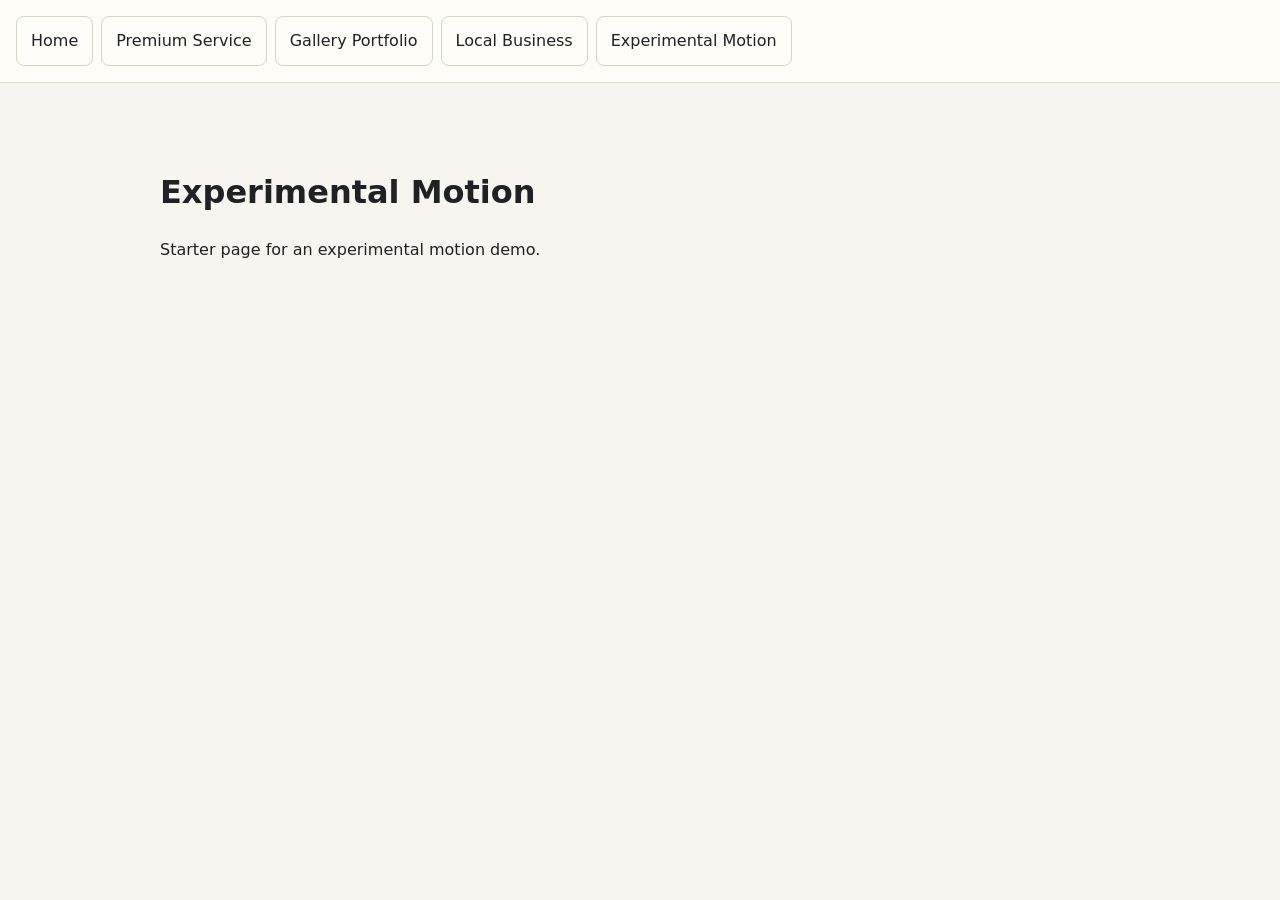
==== experimental-motion/index.html @ 53f395d7 "initial commit" ====
<!doctype html>
<html lang="en">
  <head>
    <meta charset="utf-8">
    <meta name="viewport" content="width=device-width, initial-scale=1">
    <title>Experimental Motion</title>
    <link rel="stylesheet" href="../shared/base.css">
    <link rel="stylesheet" href="styles.css">
    <script src="../shared/nav.js" defer></script>
    <script src="script.js" defer></script>
  </head>
  <body>
    <main class="site-shell">
      <h1>Experimental Motion</h1>
      <p>Starter page for an experimental motion demo.</p>
    </main>
  </body>
</html>
---- shared/base.css ----
:root {
  color-scheme: light;
  font-family: Inter, ui-sans-serif, system-ui, -apple-system, BlinkMacSystemFont, "Segoe UI", sans-serif;
  line-height: 1.5;
  color: #202124;
  background: #f7f5ef;
}

* {
  box-sizing: border-box;
}

body {
  min-height: 100vh;
  margin: 0;
}

a {
  color: inherit;
}

.site-shell {
  width: min(960px, calc(100% - 32px));
  margin: 0 auto;
  padding: 64px 0;
}

.demo-list {
  display: grid;
  grid-template-columns: repeat(auto-fit, minmax(180px, 1fr));
  gap: 12px;
  margin-top: 32px;
}

.demo-list a,
.site-nav a {
  border: 1px solid #d8d2c4;
  border-radius: 8px;
  padding: 12px 14px;
  text-decoration: none;
  background: #fffdf8;
}

.site-nav {
  display: flex;
  flex-wrap: wrap;
  gap: 8px;
  padding: 16px;
  border-bottom: 1px solid #e4dece;
  background: #fffdf8;
}
---- experimental-motion/styles.css ----
.site-shell {
  max-width: 960px;
}
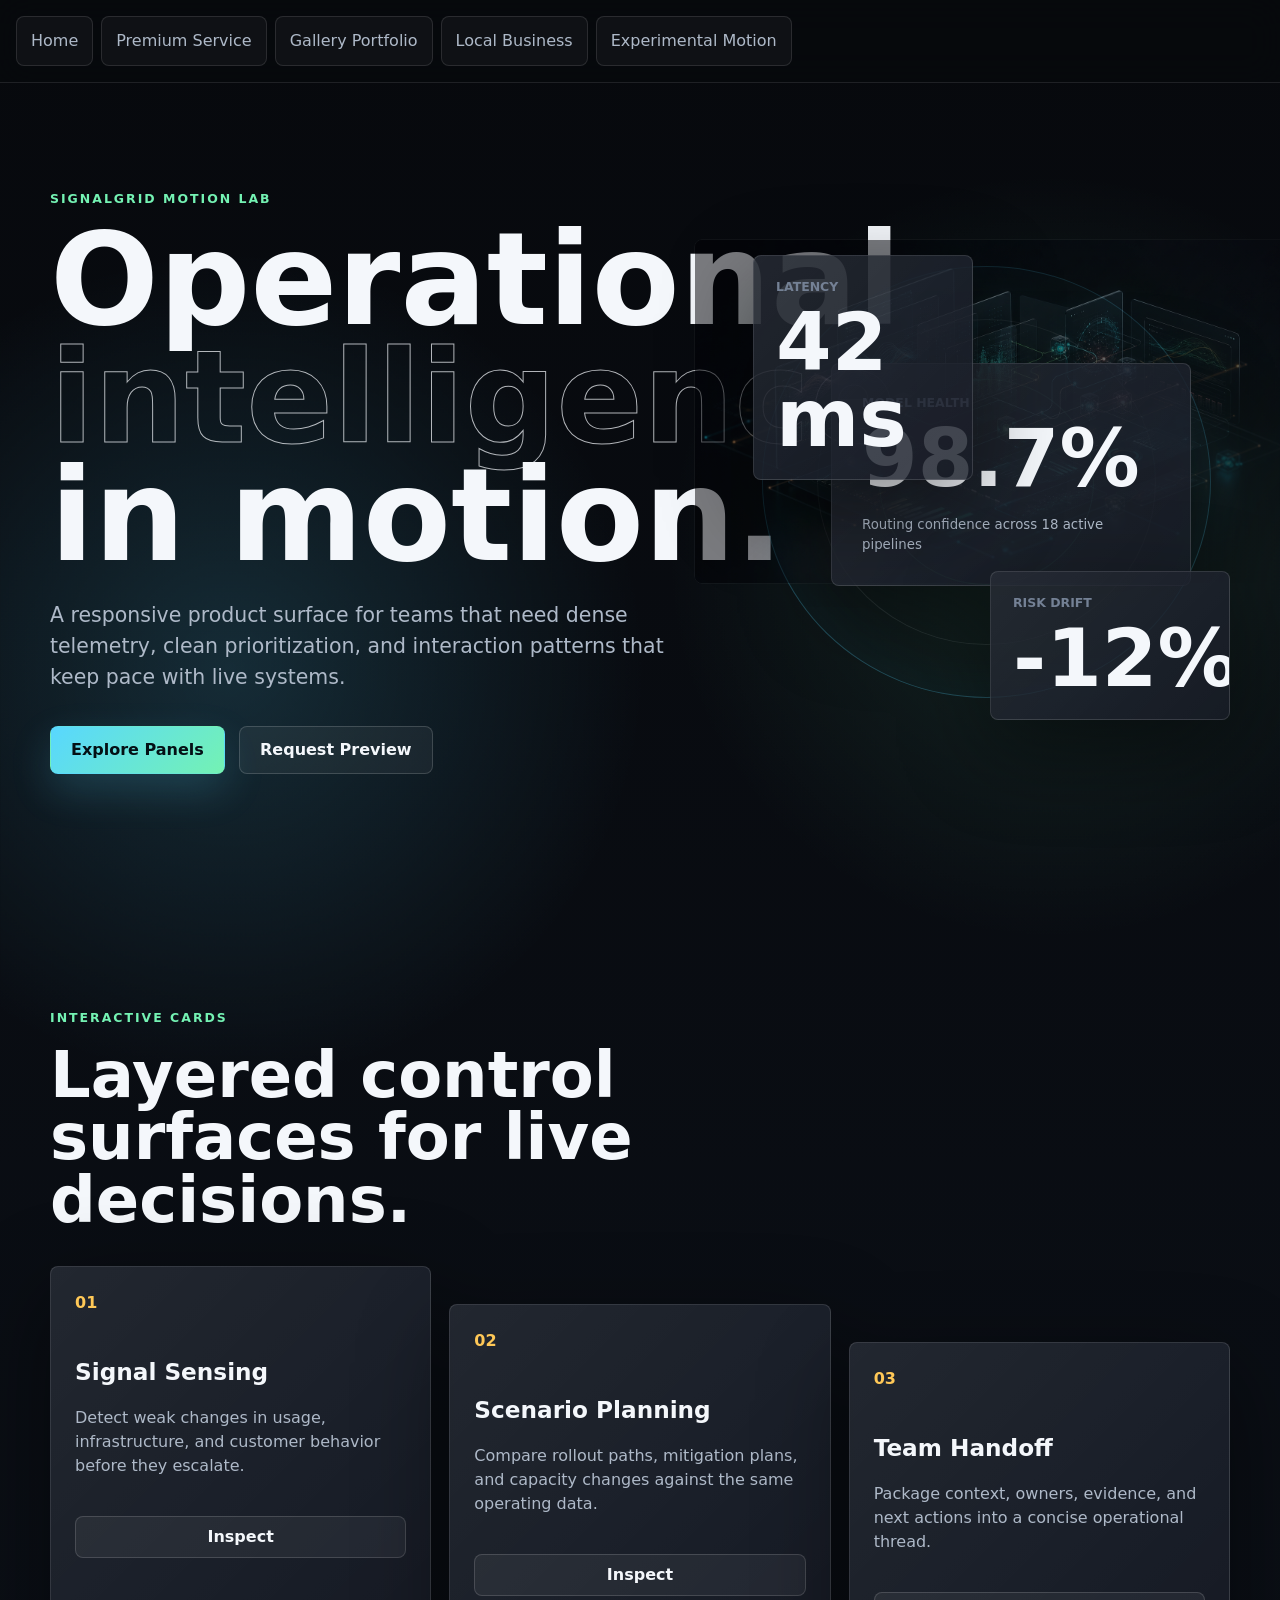
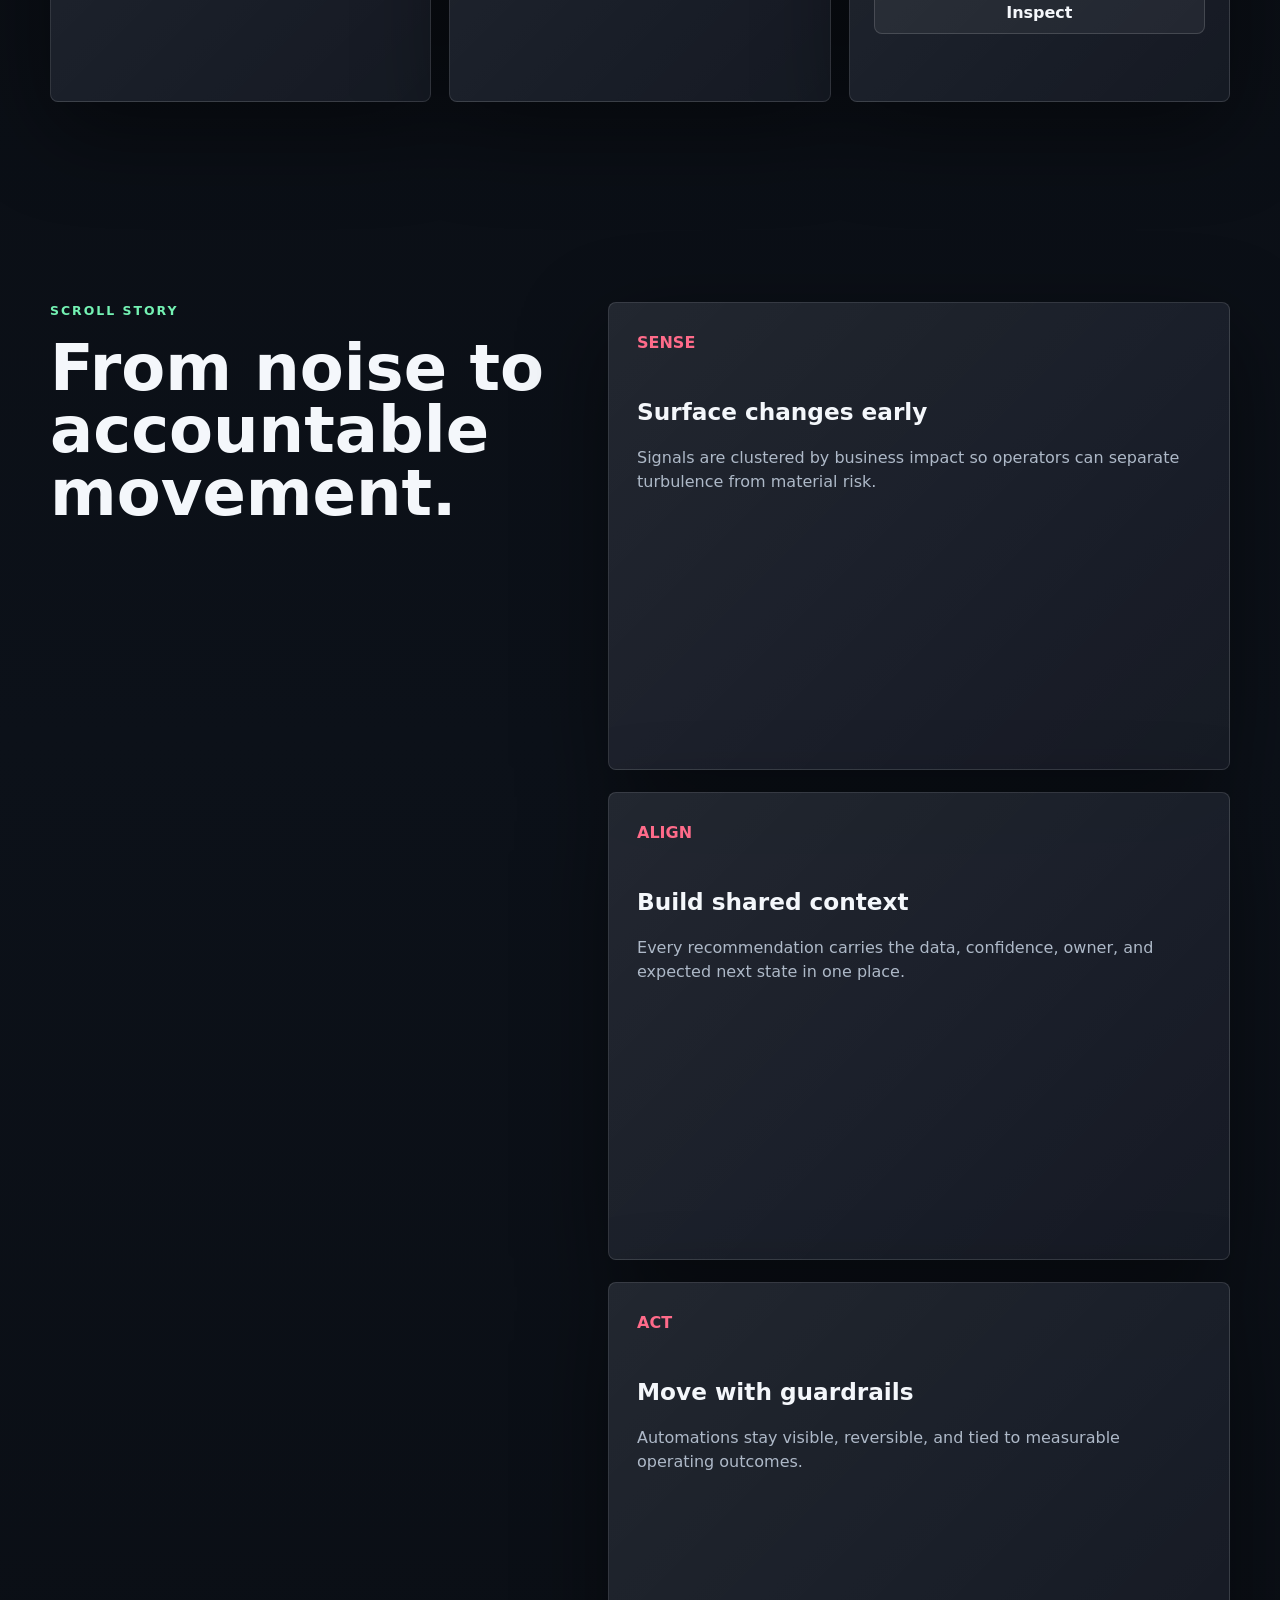
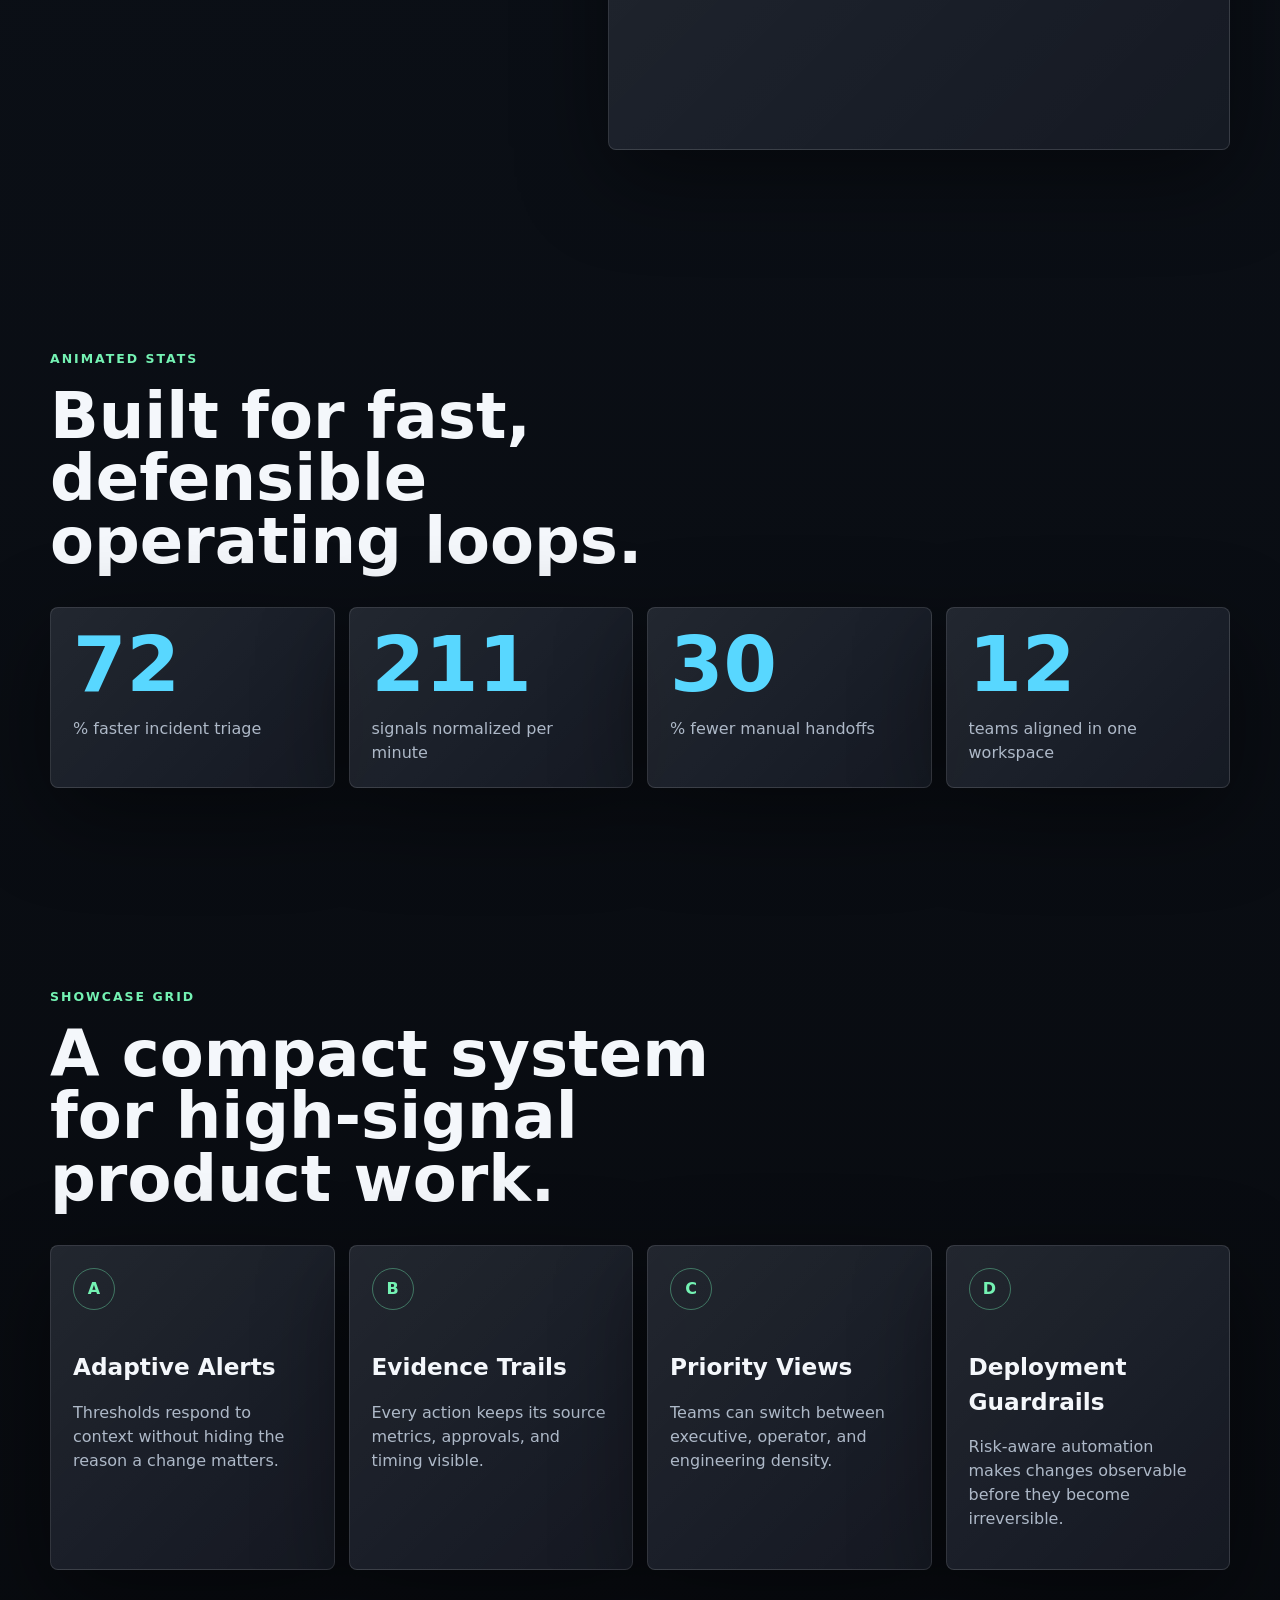
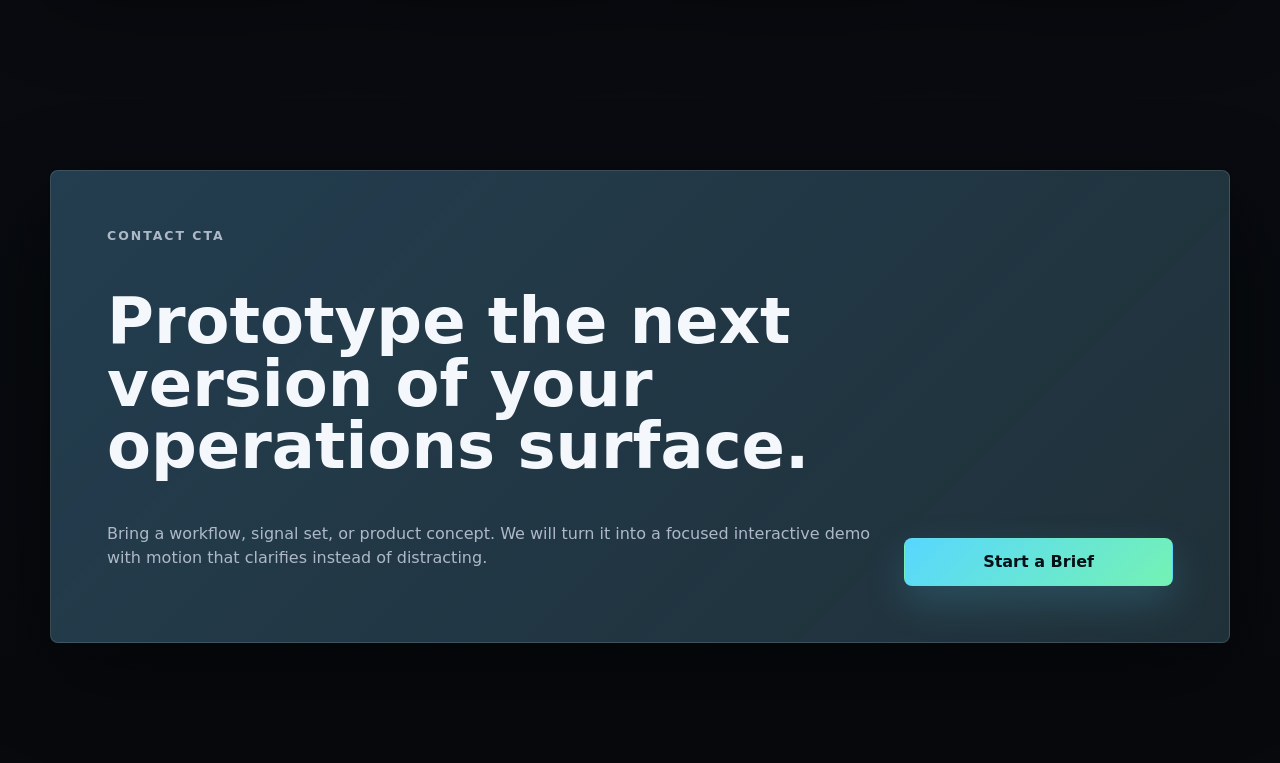
==== commit 00199e07: "experimental motion" ====
--- a/experimental-motion/index.html
+++ b/experimental-motion/index.html
@@ -3,16 +3,192 @@
   <head>
     <meta charset="utf-8">
     <meta name="viewport" content="width=device-width, initial-scale=1">
-    <title>Experimental Motion</title>
+    <meta
+      name="description"
+      content="A professional one-page interactive demo with kinetic typography, layered cards, scroll motion, and product-focused panels."
+    >
+    <title>Experimental Motion | SignalGrid</title>
     <link rel="stylesheet" href="../shared/base.css">
     <link rel="stylesheet" href="styles.css">
     <script src="../shared/nav.js" defer></script>
     <script src="script.js" defer></script>
   </head>
   <body>
-    <main class="site-shell">
-      <h1>Experimental Motion</h1>
-      <p>Starter page for an experimental motion demo.</p>
+    <div class="scroll-progress" aria-hidden="true"></div>
+    <div class="cursor-glow" aria-hidden="true"></div>
+
+    <main class="motion-page">
+      <section class="hero section" aria-labelledby="hero-title">
+        <div class="hero__content">
+          <p class="eyebrow reveal">SignalGrid Motion Lab</p>
+          <h1 id="hero-title" class="kinetic-title reveal">
+            <span>Operational</span>
+            <span>intelligence</span>
+            <span>in motion.</span>
+          </h1>
+          <p class="hero__copy reveal">
+            A responsive product surface for teams that need dense telemetry,
+            clean prioritization, and interaction patterns that keep pace with
+            live systems.
+          </p>
+          <div class="hero__actions reveal" aria-label="Primary actions">
+            <a class="magnetic-button button button--primary" href="#panels">Explore Panels</a>
+            <a class="magnetic-button button button--ghost" href="#contact">Request Preview</a>
+          </div>
+        </div>
+
+        <div class="hero-orbit reveal" aria-label="Live operating model preview">
+          <img
+            class="hero-visual"
+            src="assets/hero-operations.png"
+            alt="Abstract operational intelligence interface with layered data panels and connected signal nodes"
+          >
+          <div class="orbit-card orbit-card--main interactive-card">
+            <span class="card-kicker">Model Health</span>
+            <strong>98.7%</strong>
+            <small>Routing confidence across 18 active pipelines</small>
+          </div>
+          <div class="orbit-card orbit-card--top interactive-card">
+            <span>Latency</span>
+            <strong>42 ms</strong>
+          </div>
+          <div class="orbit-card orbit-card--bottom interactive-card">
+            <span>Risk Drift</span>
+            <strong>-12%</strong>
+          </div>
+          <div class="orbit-rings" aria-hidden="true"></div>
+        </div>
+      </section>
+
+      <section id="panels" class="section panels" aria-labelledby="panels-title">
+        <div class="section-heading reveal">
+          <p class="eyebrow">Interactive Cards</p>
+          <h2 id="panels-title">Layered control surfaces for live decisions.</h2>
+        </div>
+        <div class="panel-grid">
+          <article class="feature-panel interactive-card reveal" data-panel="sensing">
+            <span class="panel-index">01</span>
+            <h3>Signal Sensing</h3>
+            <p>Detect weak changes in usage, infrastructure, and customer behavior before they escalate.</p>
+            <button class="panel-toggle" type="button" aria-expanded="false">Inspect</button>
+            <div class="panel-detail">
+              <strong>Active watchlist</strong>
+              <span>37 services monitored with adaptive thresholds.</span>
+            </div>
+          </article>
+          <article class="feature-panel interactive-card reveal" data-panel="planning">
+            <span class="panel-index">02</span>
+            <h3>Scenario Planning</h3>
+            <p>Compare rollout paths, mitigation plans, and capacity changes against the same operating data.</p>
+            <button class="panel-toggle" type="button" aria-expanded="false">Inspect</button>
+            <div class="panel-detail">
+              <strong>Recommended path</strong>
+              <span>Staggered deployment with automated rollback guardrails.</span>
+            </div>
+          </article>
+          <article class="feature-panel interactive-card reveal" data-panel="handoff">
+            <span class="panel-index">03</span>
+            <h3>Team Handoff</h3>
+            <p>Package context, owners, evidence, and next actions into a concise operational thread.</p>
+            <button class="panel-toggle" type="button" aria-expanded="false">Inspect</button>
+            <div class="panel-detail">
+              <strong>Current queue</strong>
+              <span>9 handoffs ready with dependency maps attached.</span>
+            </div>
+          </article>
+        </div>
+      </section>
+
+      <section class="section story" aria-labelledby="story-title">
+        <div class="story__sticky">
+          <p class="eyebrow reveal">Scroll Story</p>
+          <h2 id="story-title" class="reveal">From noise to accountable movement.</h2>
+        </div>
+        <div class="story-steps">
+          <article class="story-step reveal">
+            <span>Sense</span>
+            <h3>Surface changes early</h3>
+            <p>Signals are clustered by business impact so operators can separate turbulence from material risk.</p>
+          </article>
+          <article class="story-step reveal">
+            <span>Align</span>
+            <h3>Build shared context</h3>
+            <p>Every recommendation carries the data, confidence, owner, and expected next state in one place.</p>
+          </article>
+          <article class="story-step reveal">
+            <span>Act</span>
+            <h3>Move with guardrails</h3>
+            <p>Automations stay visible, reversible, and tied to measurable operating outcomes.</p>
+          </article>
+        </div>
+      </section>
+
+      <section class="section stats" aria-labelledby="stats-title">
+        <div class="section-heading reveal">
+          <p class="eyebrow">Animated Stats</p>
+          <h2 id="stats-title">Built for fast, defensible operating loops.</h2>
+        </div>
+        <div class="stats-grid">
+          <div class="stat reveal">
+            <strong data-count="74">0</strong>
+            <span>% faster incident triage</span>
+          </div>
+          <div class="stat reveal">
+            <strong data-count="218">0</strong>
+            <span>signals normalized per minute</span>
+          </div>
+          <div class="stat reveal">
+            <strong data-count="31">0</strong>
+            <span>% fewer manual handoffs</span>
+          </div>
+          <div class="stat reveal">
+            <strong data-count="12">0</strong>
+            <span>teams aligned in one workspace</span>
+          </div>
+        </div>
+      </section>
+
+      <section class="section showcase" aria-labelledby="showcase-title">
+        <div class="section-heading reveal">
+          <p class="eyebrow">Showcase Grid</p>
+          <h2 id="showcase-title">A compact system for high-signal product work.</h2>
+        </div>
+        <div class="showcase-grid">
+          <article class="showcase-item reveal">
+            <span class="showcase-icon">A</span>
+            <h3>Adaptive Alerts</h3>
+            <p>Thresholds respond to context without hiding the reason a change matters.</p>
+          </article>
+          <article class="showcase-item reveal">
+            <span class="showcase-icon">B</span>
+            <h3>Evidence Trails</h3>
+            <p>Every action keeps its source metrics, approvals, and timing visible.</p>
+          </article>
+          <article class="showcase-item reveal">
+            <span class="showcase-icon">C</span>
+            <h3>Priority Views</h3>
+            <p>Teams can switch between executive, operator, and engineering density.</p>
+          </article>
+          <article class="showcase-item reveal">
+            <span class="showcase-icon">D</span>
+            <h3>Deployment Guardrails</h3>
+            <p>Risk-aware automation makes changes observable before they become irreversible.</p>
+          </article>
+        </div>
+      </section>
+
+      <section id="contact" class="section contact" aria-labelledby="contact-title">
+        <div class="contact__inner reveal">
+          <p class="eyebrow">Contact CTA</p>
+          <h2 id="contact-title">Prototype the next version of your operations surface.</h2>
+          <p>
+            Bring a workflow, signal set, or product concept. We will turn it
+            into a focused interactive demo with motion that clarifies instead
+            of distracting.
+          </p>
+          <a class="magnetic-button button button--primary" href="mailto:hello@example.com">Start a Brief</a>
+        </div>
+      </section>
     </main>
   </body>
 </html>
--- a/experimental-motion/styles.css
+++ b/experimental-motion/styles.css
@@ -1,3 +1,659 @@
-.site-shell {
-  max-width: 960px;
-}
+:root {
+  color-scheme: dark;
+  --ink: #f4f7fb;
+  --muted: #aeb9c8;
+  --dim: #748195;
+  --bg: #07090d;
+  --panel: rgba(18, 23, 33, 0.82);
+  --panel-strong: rgba(28, 36, 50, 0.9);
+  --line: rgba(255, 255, 255, 0.12);
+  --cyan: #58d7ff;
+  --green: #74f2b3;
+  --amber: #ffc857;
+  --rose: #ff6b8a;
+  --shadow: 0 28px 90px rgba(0, 0, 0, 0.45);
+}
+
+html {
+  scroll-behavior: smooth;
+}
+
+body {
+  overflow-x: hidden;
+  color: var(--ink);
+  background:
+    radial-gradient(circle at 18% 12%, rgba(88, 215, 255, 0.16), transparent 26rem),
+    radial-gradient(circle at 82% 10%, rgba(116, 242, 179, 0.12), transparent 24rem),
+    linear-gradient(180deg, #07090d 0%, #0c1119 42%, #07090d 100%);
+}
+
+body::before {
+  position: fixed;
+  inset: 0;
+  z-index: -2;
+  pointer-events: none;
+  content: "";
+  background-image:
+    linear-gradient(rgba(255, 255, 255, 0.035) 1px, transparent 1px),
+    linear-gradient(90deg, rgba(255, 255, 255, 0.035) 1px, transparent 1px);
+  background-size: 72px 72px;
+  mask-image: linear-gradient(to bottom, black, transparent 82%);
+}
+
+.site-nav {
+  position: sticky;
+  top: 0;
+  z-index: 20;
+  border-color: rgba(255, 255, 255, 0.1);
+  background: rgba(7, 9, 13, 0.78);
+  backdrop-filter: blur(18px);
+}
+
+.site-nav a {
+  color: var(--muted);
+  background: rgba(255, 255, 255, 0.04);
+  border-color: rgba(255, 255, 255, 0.11);
+}
+
+.site-nav a:hover,
+.site-nav a:focus-visible {
+  color: var(--ink);
+  border-color: rgba(88, 215, 255, 0.55);
+}
+
+.scroll-progress {
+  position: fixed;
+  top: 0;
+  left: 0;
+  z-index: 40;
+  width: 100%;
+  height: 3px;
+  transform: scaleX(0);
+  transform-origin: left;
+  background: linear-gradient(90deg, var(--cyan), var(--green), var(--amber));
+}
+
+.cursor-glow {
+  position: fixed;
+  top: 0;
+  left: 0;
+  z-index: 2;
+  width: 26rem;
+  height: 26rem;
+  pointer-events: none;
+  opacity: 0;
+  transform: translate3d(-50%, -50%, 0);
+  background: radial-gradient(circle, rgba(88, 215, 255, 0.18), rgba(116, 242, 179, 0.08) 38%, transparent 70%);
+  filter: blur(4px);
+  transition: opacity 180ms ease;
+}
+
+.motion-page {
+  position: relative;
+  z-index: 3;
+}
+
+.section {
+  width: min(1180px, calc(100% - 40px));
+  margin: 0 auto;
+  padding: 100px 0;
+}
+
+.hero {
+  display: grid;
+  grid-template-columns: minmax(0, 1.02fr) minmax(340px, 0.78fr);
+  gap: 56px;
+  align-items: center;
+  min-height: calc(100vh - 74px);
+  padding-top: 72px;
+}
+
+.eyebrow {
+  margin: 0 0 16px;
+  color: var(--green);
+  font-size: 0.78rem;
+  font-weight: 800;
+  letter-spacing: 0.16em;
+  text-transform: uppercase;
+}
+
+.kinetic-title {
+  display: grid;
+  gap: 0.04em;
+  margin: 0;
+  font-size: clamp(4rem, 10vw, 8.8rem);
+  line-height: 0.88;
+  letter-spacing: 0;
+}
+
+.kinetic-title span {
+  display: block;
+  transform-origin: left center;
+  animation: titleFloat 7s ease-in-out infinite;
+}
+
+.kinetic-title span:nth-child(2) {
+  color: transparent;
+  -webkit-text-stroke: 1px rgba(244, 247, 251, 0.72);
+  animation-delay: -1.1s;
+}
+
+.kinetic-title span:nth-child(3) {
+  animation-delay: -2.2s;
+}
+
+.hero__copy {
+  width: min(660px, 100%);
+  margin: 28px 0 0;
+  color: var(--muted);
+  font-size: clamp(1.04rem, 1.8vw, 1.28rem);
+}
+
+.hero__actions {
+  display: flex;
+  flex-wrap: wrap;
+  gap: 14px;
+  margin-top: 34px;
+}
+
+.button {
+  display: inline-flex;
+  align-items: center;
+  justify-content: center;
+  min-height: 48px;
+  padding: 0 20px;
+  border: 1px solid transparent;
+  border-radius: 8px;
+  font-weight: 800;
+  text-decoration: none;
+  transition: border-color 180ms ease, background 180ms ease, transform 180ms ease;
+  will-change: transform;
+}
+
+.button--primary {
+  color: #041015;
+  background: linear-gradient(135deg, var(--cyan), var(--green));
+  box-shadow: 0 16px 40px rgba(88, 215, 255, 0.18);
+}
+
+.button--ghost {
+  color: var(--ink);
+  border-color: rgba(255, 255, 255, 0.16);
+  background: rgba(255, 255, 255, 0.05);
+}
+
+.hero-orbit {
+  position: relative;
+  min-height: 540px;
+}
+
+.hero-visual {
+  position: absolute;
+  inset: 5% -16% auto -10%;
+  width: 126%;
+  max-width: none;
+  aspect-ratio: 16 / 9;
+  border: 1px solid rgba(255, 255, 255, 0.08);
+  border-radius: 8px;
+  object-fit: cover;
+  opacity: 0.5;
+  filter: saturate(0.95) contrast(1.08);
+  box-shadow: 0 34px 100px rgba(0, 0, 0, 0.45);
+  -webkit-mask-image: linear-gradient(135deg, black 38%, rgba(0, 0, 0, 0.68) 68%, transparent 96%);
+  mask-image: linear-gradient(135deg, black 38%, rgba(0, 0, 0, 0.68) 68%, transparent 96%);
+}
+
+.orbit-rings {
+  position: absolute;
+  inset: 10% 4%;
+  z-index: -1;
+  border: 1px solid rgba(88, 215, 255, 0.28);
+  border-radius: 50%;
+  box-shadow: inset 0 0 80px rgba(88, 215, 255, 0.06);
+  animation: slowSpin 18s linear infinite;
+}
+
+.orbit-rings::before,
+.orbit-rings::after {
+  position: absolute;
+  content: "";
+  border: 1px solid rgba(255, 255, 255, 0.1);
+  border-radius: 50%;
+}
+
+.orbit-rings::before {
+  inset: 12%;
+}
+
+.orbit-rings::after {
+  inset: 26%;
+  border-color: rgba(116, 242, 179, 0.26);
+}
+
+.orbit-card,
+.feature-panel,
+.showcase-item,
+.contact__inner,
+.stat,
+.story-step {
+  border: 1px solid var(--line);
+  border-radius: 8px;
+  background:
+    linear-gradient(135deg, rgba(255, 255, 255, 0.08), rgba(255, 255, 255, 0.025)),
+    var(--panel);
+  box-shadow: var(--shadow);
+}
+
+.interactive-card {
+  position: relative;
+  overflow: hidden;
+  transform: perspective(900px) rotateX(var(--tilt-y, 0deg)) rotateY(var(--tilt-x, 0deg));
+  transition: transform 180ms ease, border-color 180ms ease;
+}
+
+.interactive-card::before {
+  position: absolute;
+  inset: -1px;
+  pointer-events: none;
+  content: "";
+  opacity: var(--card-glow, 0);
+  background: radial-gradient(420px circle at var(--mx, 50%) var(--my, 50%), rgba(88, 215, 255, 0.22), transparent 42%);
+  transition: opacity 160ms ease;
+}
+
+.orbit-card {
+  position: absolute;
+  padding: 22px;
+}
+
+.orbit-card--main {
+  top: 28%;
+  right: 8%;
+  width: min(360px, 80%);
+  padding: 30px;
+}
+
+.orbit-card--top {
+  top: 8%;
+  left: 2%;
+  width: 220px;
+}
+
+.orbit-card--bottom {
+  right: 0;
+  bottom: 6%;
+  width: 240px;
+}
+
+.orbit-card span,
+.card-kicker {
+  display: block;
+  color: var(--dim);
+  font-size: 0.78rem;
+  font-weight: 800;
+  text-transform: uppercase;
+}
+
+.orbit-card strong {
+  display: block;
+  margin-top: 8px;
+  font-size: clamp(2.4rem, 7vw, 5rem);
+  line-height: 0.95;
+}
+
+.orbit-card small {
+  display: block;
+  margin-top: 18px;
+  color: var(--muted);
+}
+
+.section-heading {
+  max-width: 740px;
+  margin-bottom: 34px;
+}
+
+.section-heading h2,
+.story__sticky h2,
+.contact h2 {
+  margin: 0;
+  font-size: clamp(2.2rem, 5vw, 4.8rem);
+  line-height: 0.98;
+  letter-spacing: 0;
+}
+
+.panel-grid {
+  display: grid;
+  grid-template-columns: repeat(3, minmax(0, 1fr));
+  gap: 18px;
+  align-items: stretch;
+}
+
+.feature-panel {
+  min-height: 360px;
+  padding: 24px;
+}
+
+.feature-panel:nth-child(2) {
+  margin-top: 38px;
+}
+
+.feature-panel:nth-child(3) {
+  margin-top: 76px;
+}
+
+.panel-index {
+  color: var(--amber);
+  font-weight: 900;
+}
+
+.feature-panel h3,
+.showcase-item h3,
+.story-step h3 {
+  margin: 40px 0 12px;
+  font-size: 1.45rem;
+  letter-spacing: 0;
+}
+
+.feature-panel p,
+.showcase-item p,
+.story-step p,
+.contact p {
+  color: var(--muted);
+}
+
+.panel-toggle {
+  width: 100%;
+  min-height: 42px;
+  margin-top: 22px;
+  border: 1px solid rgba(255, 255, 255, 0.15);
+  border-radius: 8px;
+  color: var(--ink);
+  font: inherit;
+  font-weight: 800;
+  cursor: pointer;
+  background: rgba(255, 255, 255, 0.055);
+}
+
+.panel-detail {
+  max-height: 0;
+  overflow: hidden;
+  margin-top: 18px;
+  color: var(--muted);
+  opacity: 0;
+  transition: max-height 240ms ease, opacity 240ms ease;
+}
+
+.feature-panel.is-open .panel-detail {
+  max-height: 120px;
+  opacity: 1;
+}
+
+.panel-detail strong {
+  color: var(--ink);
+}
+
+.story {
+  display: grid;
+  grid-template-columns: 0.82fr 1fr;
+  gap: 48px;
+}
+
+.story__sticky {
+  position: sticky;
+  top: 112px;
+  align-self: start;
+}
+
+.story-steps {
+  display: grid;
+  gap: 22px;
+}
+
+.story-step {
+  min-height: 52vh;
+  padding: 28px;
+}
+
+.story-step span {
+  color: var(--rose);
+  font-weight: 900;
+  text-transform: uppercase;
+}
+
+.stats-grid {
+  display: grid;
+  grid-template-columns: repeat(4, minmax(0, 1fr));
+  gap: 14px;
+}
+
+.stat {
+  min-height: 180px;
+  padding: 22px;
+}
+
+.stat strong {
+  display: block;
+  color: var(--cyan);
+  font-size: clamp(2.6rem, 6vw, 5.6rem);
+  line-height: 0.9;
+}
+
+.stat span {
+  display: block;
+  margin-top: 18px;
+  color: var(--muted);
+}
+
+.showcase-grid {
+  display: grid;
+  grid-template-columns: repeat(4, minmax(0, 1fr));
+  gap: 14px;
+}
+
+.showcase-item {
+  min-height: 280px;
+  padding: 22px;
+}
+
+.showcase-icon {
+  display: inline-grid;
+  place-items: center;
+  width: 42px;
+  height: 42px;
+  border: 1px solid rgba(116, 242, 179, 0.4);
+  border-radius: 50%;
+  color: var(--green);
+  font-weight: 900;
+}
+
+.contact {
+  padding-bottom: 120px;
+}
+
+.contact__inner {
+  display: grid;
+  grid-template-columns: minmax(0, 1fr) minmax(240px, 0.35fr);
+  gap: 28px;
+  align-items: end;
+  padding: clamp(28px, 5vw, 56px);
+  background:
+    linear-gradient(135deg, rgba(88, 215, 255, 0.16), rgba(116, 242, 179, 0.08)),
+    var(--panel-strong);
+}
+
+.contact__inner .eyebrow,
+.contact__inner h2,
+.contact__inner p {
+  grid-column: 1;
+}
+
+.contact__inner .button {
+  grid-column: 2;
+  grid-row: 2 / 4;
+}
+
+.reveal {
+  opacity: 0;
+  transform: translateY(24px);
+  filter: blur(8px);
+  transition: opacity 720ms ease, transform 720ms ease, filter 720ms ease;
+}
+
+.reveal.is-visible {
+  opacity: 1;
+  transform: translateY(0);
+  filter: blur(0);
+}
+
+@keyframes titleFloat {
+  0%,
+  100% {
+    transform: translateX(0) skewX(0deg);
+  }
+
+  50% {
+    transform: translateX(0.08em) skewX(-4deg);
+  }
+}
+
+@keyframes slowSpin {
+  to {
+    transform: rotate(360deg);
+  }
+}
+
+@media (max-width: 920px) {
+  .section {
+    width: min(100% - 28px, 760px);
+    padding: 76px 0;
+  }
+
+  .hero,
+  .story,
+  .contact__inner {
+    grid-template-columns: 1fr;
+  }
+
+  .hero {
+    min-height: auto;
+  }
+
+  .hero-orbit {
+    min-height: 420px;
+  }
+
+  .hero-visual {
+    inset: 0 -10% auto -10%;
+    width: 120%;
+  }
+
+  .panel-grid,
+  .stats-grid,
+  .showcase-grid {
+    grid-template-columns: 1fr 1fr;
+  }
+
+  .feature-panel:nth-child(2),
+  .feature-panel:nth-child(3) {
+    margin-top: 0;
+  }
+
+  .story__sticky {
+    position: static;
+  }
+
+  .story-step {
+    min-height: auto;
+  }
+
+  .contact__inner .button {
+    grid-column: 1;
+    grid-row: auto;
+    width: fit-content;
+  }
+}
+
+@media (max-width: 620px) {
+  .site-nav {
+    gap: 6px;
+    padding: 10px;
+  }
+
+  .site-nav a {
+    padding: 8px 10px;
+    font-size: 0.85rem;
+  }
+
+  .kinetic-title {
+    font-size: clamp(3.1rem, 15vw, 5.4rem);
+  }
+
+  .hero__actions,
+  .button {
+    width: 100%;
+  }
+
+  .hero-orbit {
+    min-height: 360px;
+  }
+
+  .hero-visual {
+    position: relative;
+    inset: auto;
+    width: 100%;
+    margin-bottom: 12px;
+    opacity: 0.72;
+    -webkit-mask-image: linear-gradient(to bottom, black 64%, transparent 100%);
+    mask-image: linear-gradient(to bottom, black 64%, transparent 100%);
+  }
+
+  .orbit-card--main,
+  .orbit-card--top,
+  .orbit-card--bottom {
+    position: relative;
+    inset: auto;
+    width: 100%;
+    margin: 12px 0;
+  }
+
+  .orbit-rings {
+    inset: 0;
+  }
+
+  .panel-grid,
+  .stats-grid,
+  .showcase-grid {
+    grid-template-columns: 1fr;
+  }
+
+  .feature-panel,
+  .showcase-item,
+  .stat {
+    min-height: auto;
+  }
+}
+
+@media (prefers-reduced-motion: reduce) {
+  *,
+  *::before,
+  *::after {
+    scroll-behavior: auto !important;
+    animation-duration: 0.001ms !important;
+    animation-iteration-count: 1 !important;
+    transition-duration: 0.001ms !important;
+  }
+
+  .cursor-glow {
+    display: none;
+  }
+
+  .reveal {
+    opacity: 1;
+    transform: none;
+    filter: none;
+  }
+
+  .interactive-card {
+    transform: none !important;
+  }
+}
